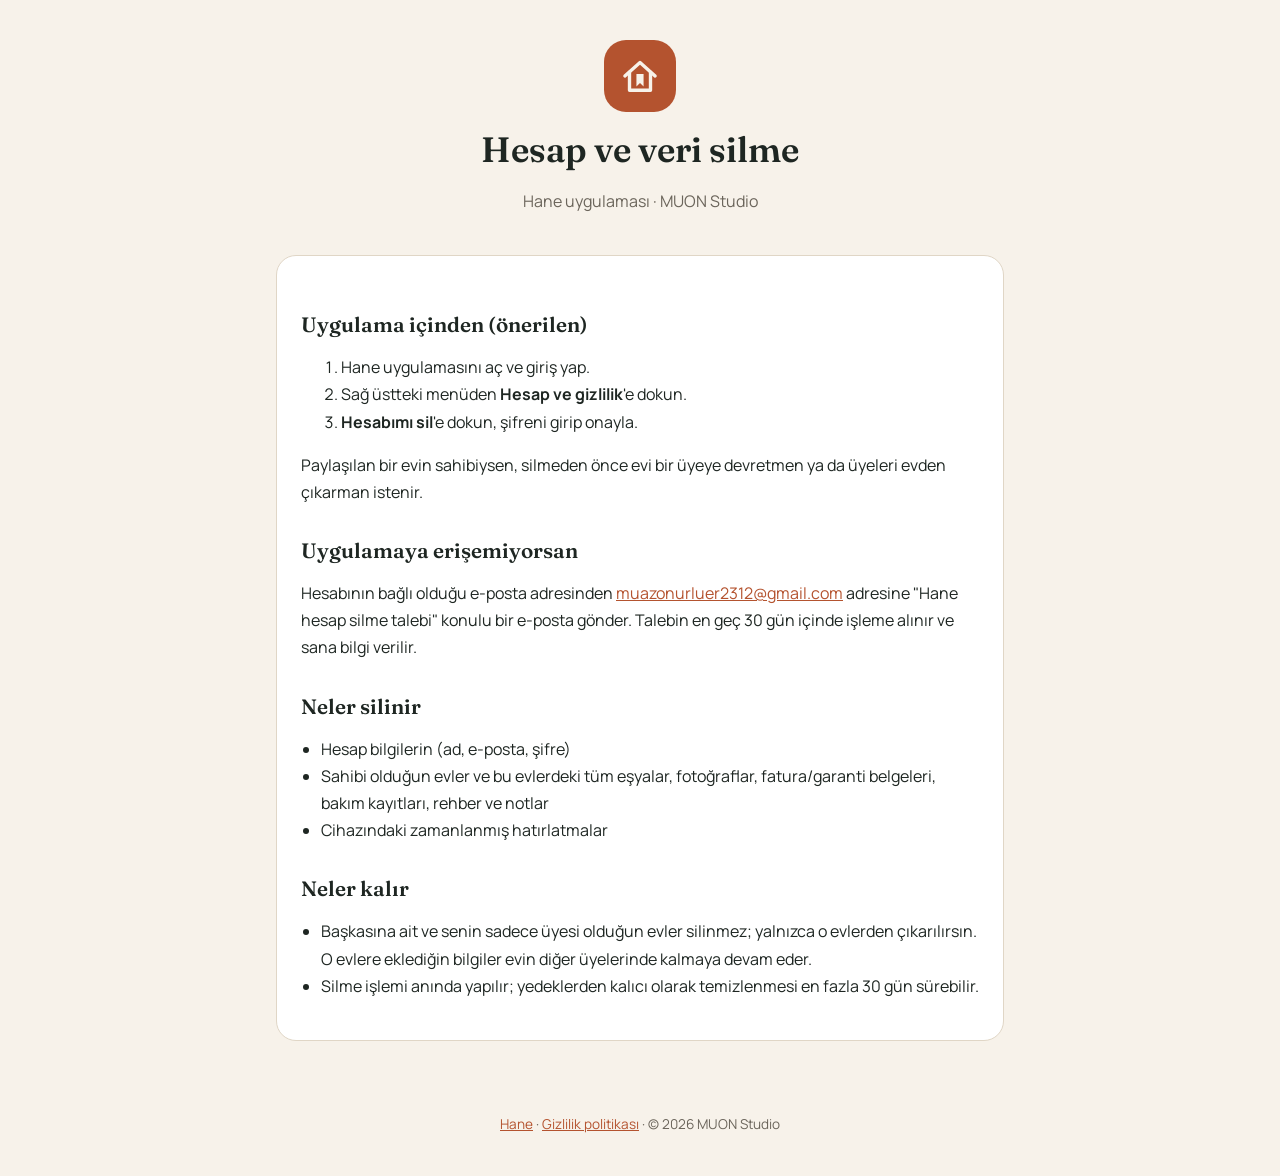
==== hesap-silme.html @ 9a5a7ffa "Gizlilik ve hesap silme sayfaları" ====
<!DOCTYPE html><html lang="tr"><head><meta charset="utf-8"><meta name="viewport" content="width=device-width,initial-scale=1"><link rel="preconnect" href="https://fonts.googleapis.com"><link href="https://fonts.googleapis.com/css2?family=Fraunces:wght@600&family=Manrope:wght@400;700&display=swap" rel="stylesheet"><link rel="stylesheet" href="style.css"><title>Hesap ve Veri Silme — Hane</title></head><body>
<header><div class="logo"><svg viewBox="0 0 100 100" fill="none" stroke="#F7F2EA" stroke-width="8" stroke-linecap="round" stroke-linejoin="round"><path d="M14 50 50 18 86 50"/><path d="M25 41v43h50V41"/><path d="M41.5 45h17v30L50 66.5 41.5 75z" fill="#F7F2EA" stroke="none"/></svg></div><h1>Hesap ve veri silme</h1><p class="muted">Hane uygulaması · MUON Studio</p></header>
<main><div class="card">
<h2>Uygulama içinden (önerilen)</h2>
<ol>
<li>Hane uygulamasını aç ve giriş yap.</li>
<li>Sağ üstteki menüden <strong>Hesap ve gizlilik</strong>'e dokun.</li>
<li><strong>Hesabımı sil</strong>'e dokun, şifreni girip onayla.</li>
</ol>
<p>Paylaşılan bir evin sahibiysen, silmeden önce evi bir üyeye devretmen ya da üyeleri evden çıkarman istenir.</p>

<h2>Uygulamaya erişemiyorsan</h2>
<p>Hesabının bağlı olduğu e-posta adresinden <a href="mailto:muazonurluer2312@gmail.com?subject=Hane%20hesap%20silme%20talebi">muazonurluer2312@gmail.com</a> adresine "Hane hesap silme talebi" konulu bir e-posta gönder. Talebin en geç 30 gün içinde işleme alınır ve sana bilgi verilir.</p>

<h2>Neler silinir</h2>
<ul>
<li>Hesap bilgilerin (ad, e-posta, şifre)</li>
<li>Sahibi olduğun evler ve bu evlerdeki tüm eşyalar, fotoğraflar, fatura/garanti belgeleri, bakım kayıtları, rehber ve notlar</li>
<li>Cihazındaki zamanlanmış hatırlatmalar</li>
</ul>
<h2>Neler kalır</h2>
<ul>
<li>Başkasına ait ve senin sadece üyesi olduğun evler silinmez; yalnızca o evlerden çıkarılırsın. O evlere eklediğin bilgiler evin diğer üyelerinde kalmaya devam eder.</li>
<li>Silme işlemi anında yapılır; yedeklerden kalıcı olarak temizlenmesi en fazla 30 gün sürebilir.</li>
</ul>
</div></main>
<footer><a href="index.html">Hane</a> · <a href="gizlilik.html">Gizlilik politikası</a> · © 2026 MUON Studio</footer></body></html>
---- style.css ----
:root{--terra:#B4532F;--ink:#1E2622;--muted:#6B655B;--cream:#F7F2EA;--line:#E0D6C6;--card:#fff}
@media (prefers-color-scheme:dark){:root{--ink:#EDE7DD;--muted:#B8B0A4;--cream:#111513;--line:#2E3532;--card:#1A201D;--terra:#E38A63}}
*{box-sizing:border-box}
body{margin:0;background:var(--cream);color:var(--ink);font:16px/1.7 'Manrope',system-ui,-apple-system,Segoe UI,Roboto,sans-serif}
header{padding:40px 16px 24px;text-align:center}
.logo{width:72px;height:72px;border-radius:22px;background:var(--terra);display:inline-flex;align-items:center;justify-content:center}
.logo svg{width:42px;height:42px}
h1,h2{font-family:'Fraunces',Georgia,serif;font-weight:600;line-height:1.25}
h1{font-size:2.2rem;margin:16px 0 4px}
h2{font-size:1.3rem;margin:32px 0 8px}
main{max-width:760px;margin:0 auto 48px;padding:0 16px}
.card{background:var(--card);border:1px solid var(--line);border-radius:20px;padding:24px}
.muted{color:var(--muted)}
a{color:var(--terra)}
ul{padding-left:20px}
.btn{display:inline-block;background:var(--terra);color:#fff;text-decoration:none;padding:12px 20px;border-radius:14px;font-weight:700}
footer{text-align:center;color:var(--muted);font-size:.85rem;padding:24px 16px 40px}
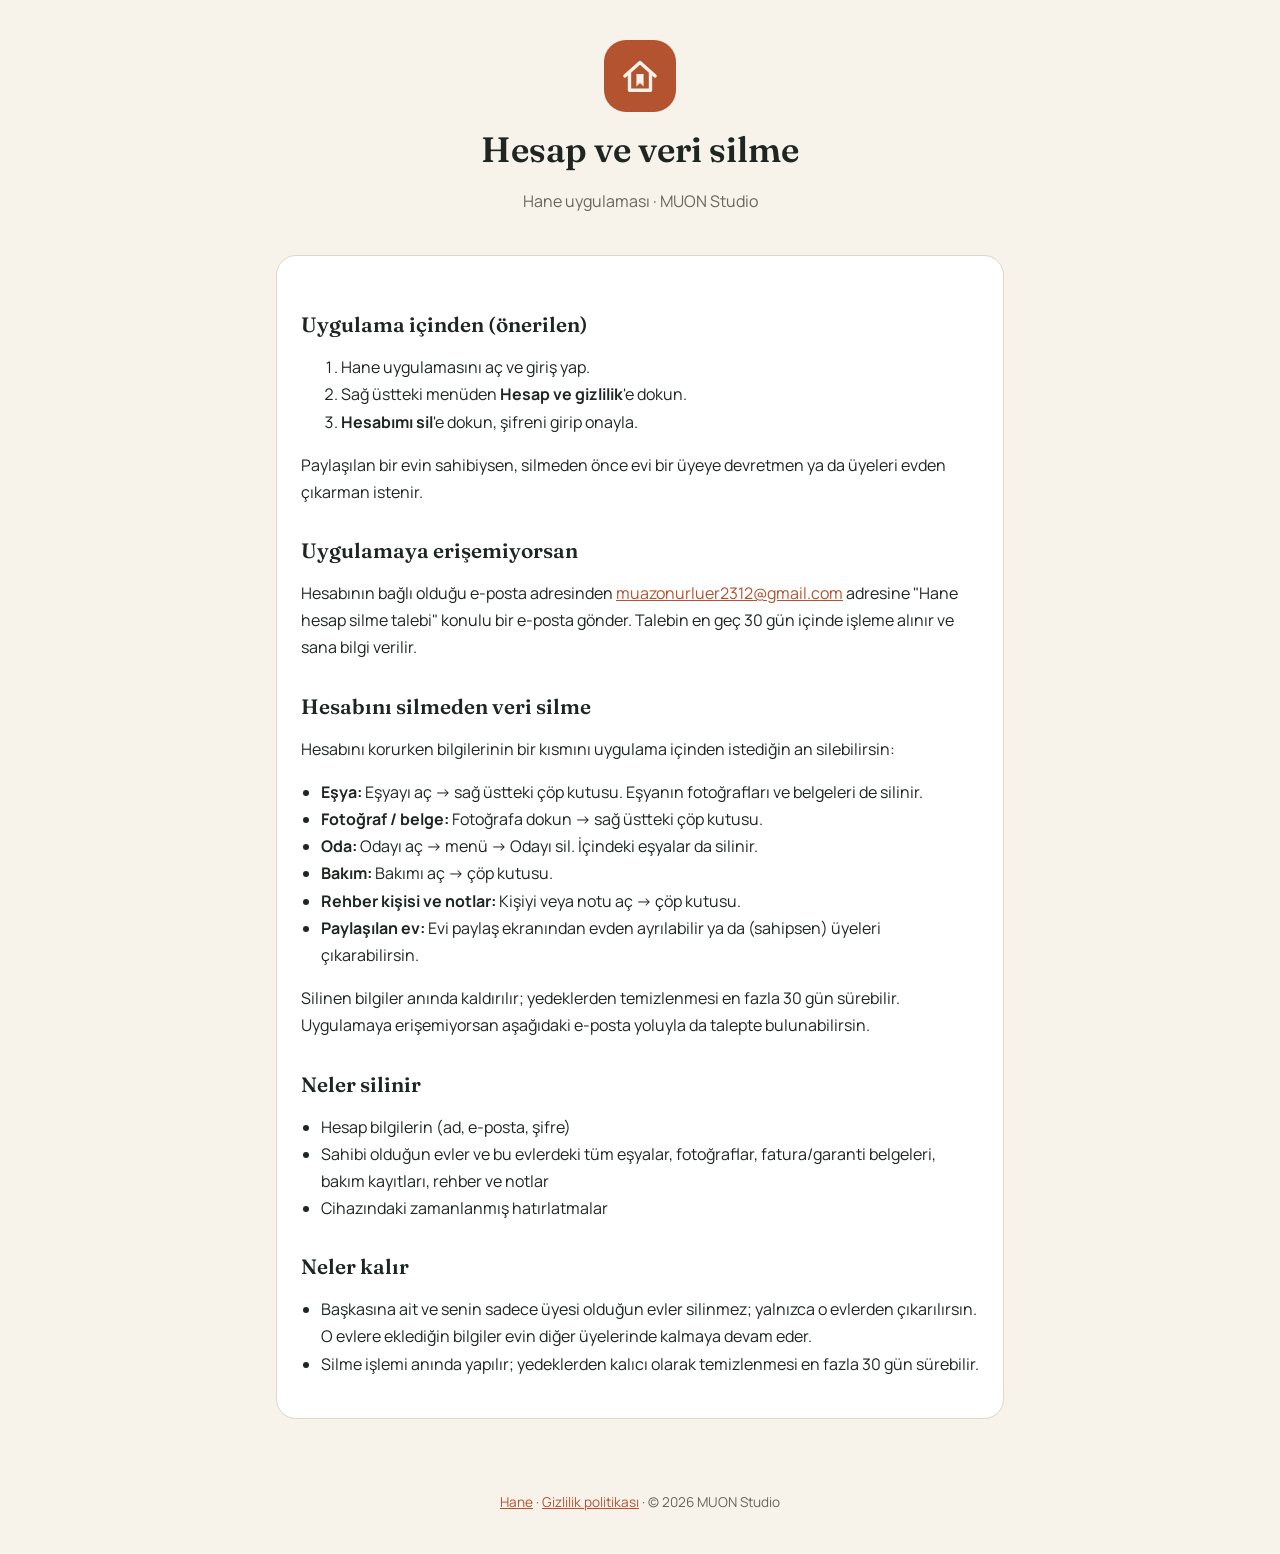
==== commit 0158058b: "Add data deletion instructions before account deletion Added instructions for deleting data before a" ====
--- a/hesap-silme.html
+++ b/hesap-silme.html
@@ -11,7 +11,17 @@
 
 <h2>Uygulamaya erişemiyorsan</h2>
 <p>Hesabının bağlı olduğu e-posta adresinden <a href="mailto:muazonurluer2312@gmail.com?subject=Hane%20hesap%20silme%20talebi">muazonurluer2312@gmail.com</a> adresine "Hane hesap silme talebi" konulu bir e-posta gönder. Talebin en geç 30 gün içinde işleme alınır ve sana bilgi verilir.</p>
-
+<h2>Hesabını silmeden veri silme</h2>
+<p>Hesabını korurken bilgilerinin bir kısmını uygulama içinden istediğin an silebilirsin:</p>
+<ul>
+<li><strong>Eşya:</strong> Eşyayı aç → sağ üstteki çöp kutusu. Eşyanın fotoğrafları ve belgeleri de silinir.</li>
+<li><strong>Fotoğraf / belge:</strong> Fotoğrafa dokun → sağ üstteki çöp kutusu.</li>
+<li><strong>Oda:</strong> Odayı aç → menü → Odayı sil. İçindeki eşyalar da silinir.</li>
+<li><strong>Bakım:</strong> Bakımı aç → çöp kutusu.</li>
+<li><strong>Rehber kişisi ve notlar:</strong> Kişiyi veya notu aç → çöp kutusu.</li>
+<li><strong>Paylaşılan ev:</strong> Evi paylaş ekranından evden ayrılabilir ya da (sahipsen) üyeleri çıkarabilirsin.</li>
+</ul>
+<p>Silinen bilgiler anında kaldırılır; yedeklerden temizlenmesi en fazla 30 gün sürebilir. Uygulamaya erişemiyorsan aşağıdaki e-posta yoluyla da talepte bulunabilirsin.</p>
 <h2>Neler silinir</h2>
 <ul>
 <li>Hesap bilgilerin (ad, e-posta, şifre)</li>
